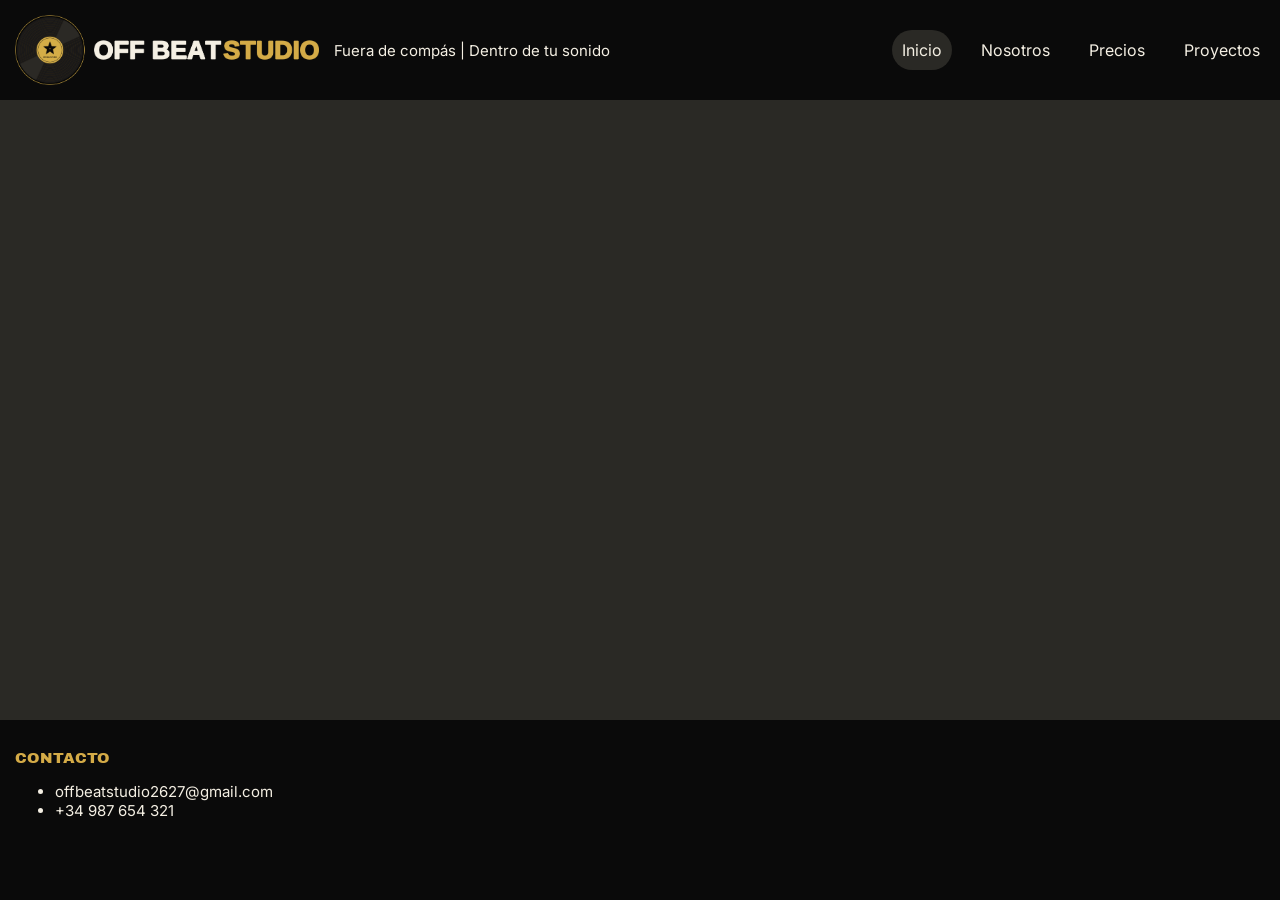
==== index.html @ 649415d4 "Add files via upload" ====
<!DOCTYPE html>

<head>
    <meta charset="UTF-8">
    <title>Off Beat Studio</title>
    <link rel="stylesheet" href="style.css">
    <link rel="icon" href="Images/Logo.png">
</head>

<body>
    <header>
        <img src="Images/Horizontal.png" alt="Imagen no disponible" class="logo">
        <p class="eslogan">Fuera de compás | Dentro de tu sonido</p>
        <nav>
            <a href="index.html" id="menu">Inicio</a>
            <a href="nosotros.html">Nosotros</a>
            <a href="precios.html">Precios</a>
            <a href="proyectos.html">Proyectos</a>
        </nav>
    </header>
    <section>
        
    </section>
    <footer>
        <p class="G">CONTACTO</p>
        <ul>
            <li>offbeatstudio2627@gmail.com</li>
            <li>+34 987 654 321</li>
        </ul>
    </footer>
</body>
---- style.css ----
@import url('https://fonts.googleapis.com/css2?family=Archivo+Black&display=swap');
@import url('https://fonts.googleapis.com/css2?family=Inter:wght@100..900&display=swap');

body{
    background-color: #2a2925;
    margin: 0px;
    min-height: 100vh;
    display: flex;
    flex-direction: column;
}

.logo{
    height: 70px;
    padding: 15px;
}

.eslogan{
    font-family: 'Inter', sans-serif;
    font-size: 15px;
    color: #f4efe3;
}

header{
    align-items: center;
    background-color: #0A0A0A;
    display: flex;
}

header nav{
    margin-left: auto;
    margin-right: 10px;
}

nav a{
    font-family: 'Inter', sans-serif;
    color: #f4efe3;
    text-decoration: none;
    margin-left: 15px;
    padding: 10px;
}

#menu{
    border-radius: 20px;
    background-color: #2a2925;
}

section{
    padding: 10px;
    color: #f4efe3;
}

h1{
    font-family: 'Archivo Black', sans-serif;
    font-size: 30px;
    text-align: left;
}

p{
    font-family: 'Inter', sans-serif;
    font-size: 15px;
    text-align: justify;
}

li{
    font-family: 'Inter', sans-serif;
    font-size: 15px;
}

.G{
    color: #D4AB47;
    font-family: 'Archivo Black', sans-serif;
}

footer{
    margin-top: auto;
    padding: 15px;
    background-color: #0A0A0A;
    color: #f4efe3;
    height: 150px;
}
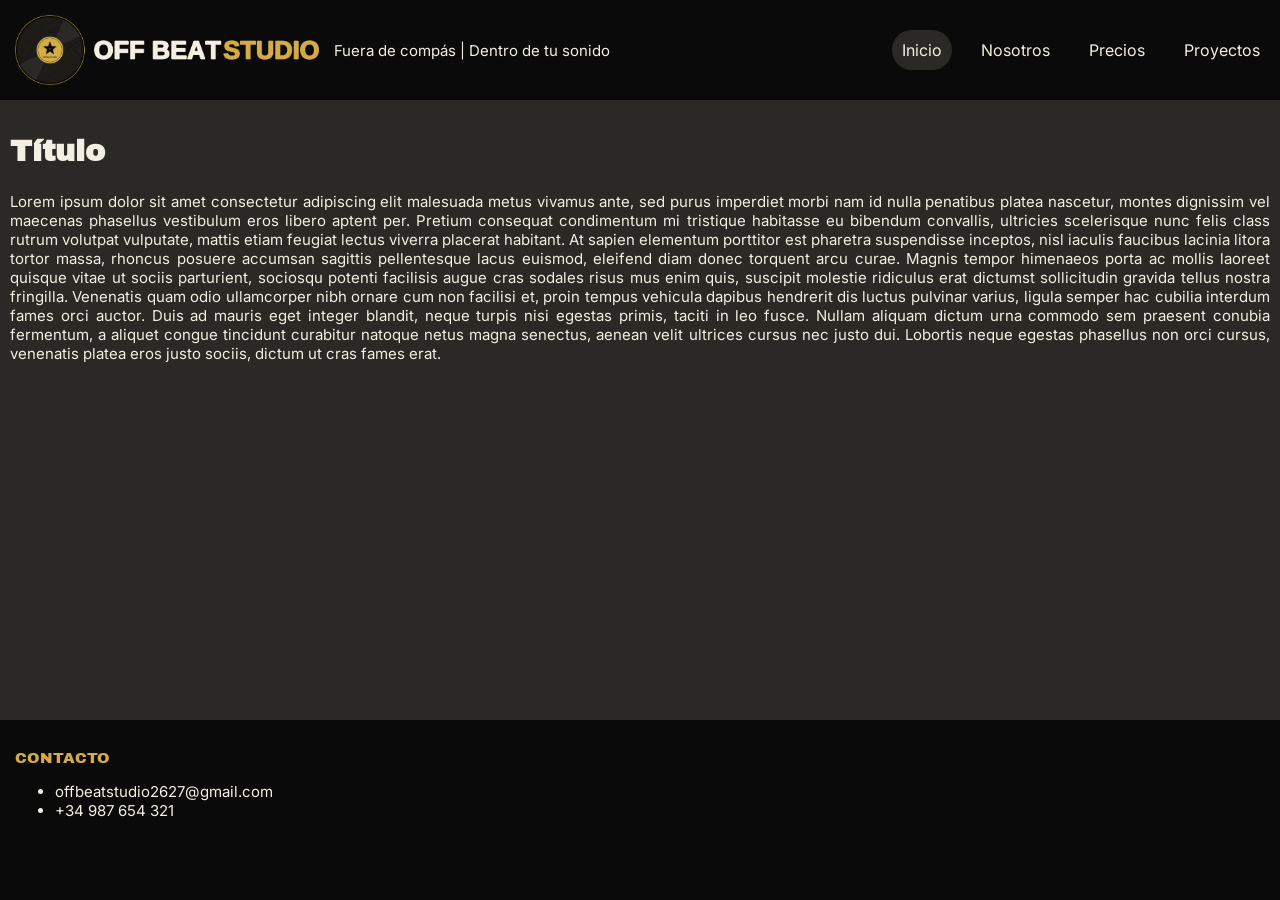
==== commit f3c93ff3: "index.html" ====
--- a/index.html
+++ b/index.html
@@ -19,7 +19,10 @@
         </nav>
     </header>
     <section>
-        
+        <div>
+            <h1>Título</h1>
+            <p>Lorem ipsum dolor sit amet consectetur adipiscing elit malesuada metus vivamus ante, sed purus imperdiet morbi nam id nulla penatibus platea nascetur, montes dignissim vel maecenas phasellus vestibulum eros libero aptent per. Pretium consequat condimentum mi tristique habitasse eu bibendum convallis, ultricies scelerisque nunc felis class rutrum volutpat vulputate, mattis etiam feugiat lectus viverra placerat habitant. At sapien elementum porttitor est pharetra suspendisse inceptos, nisl iaculis faucibus lacinia litora tortor massa, rhoncus posuere accumsan sagittis pellentesque lacus euismod, eleifend diam donec torquent arcu curae. Magnis tempor himenaeos porta ac mollis laoreet quisque vitae ut sociis parturient, sociosqu potenti facilisis augue cras sodales risus mus enim quis, suscipit molestie ridiculus erat dictumst sollicitudin gravida tellus nostra fringilla. Venenatis quam odio ullamcorper nibh ornare cum non facilisi et, proin tempus vehicula dapibus hendrerit dis luctus pulvinar varius, ligula semper hac cubilia interdum fames orci auctor. Duis ad mauris eget integer blandit, neque turpis nisi egestas primis, taciti in leo fusce. Nullam aliquam dictum urna commodo sem praesent conubia fermentum, a aliquet congue tincidunt curabitur natoque netus magna senectus, aenean velit ultrices cursus nec justo dui. Lobortis neque egestas phasellus non orci cursus, venenatis platea eros justo sociis, dictum ut cras fames erat.</p>
+        </div>
     </section>
     <footer>
         <p class="G">CONTACTO</p>
@@ -28,4 +31,4 @@
             <li>+34 987 654 321</li>
         </ul>
     </footer>
-</body>+</body>
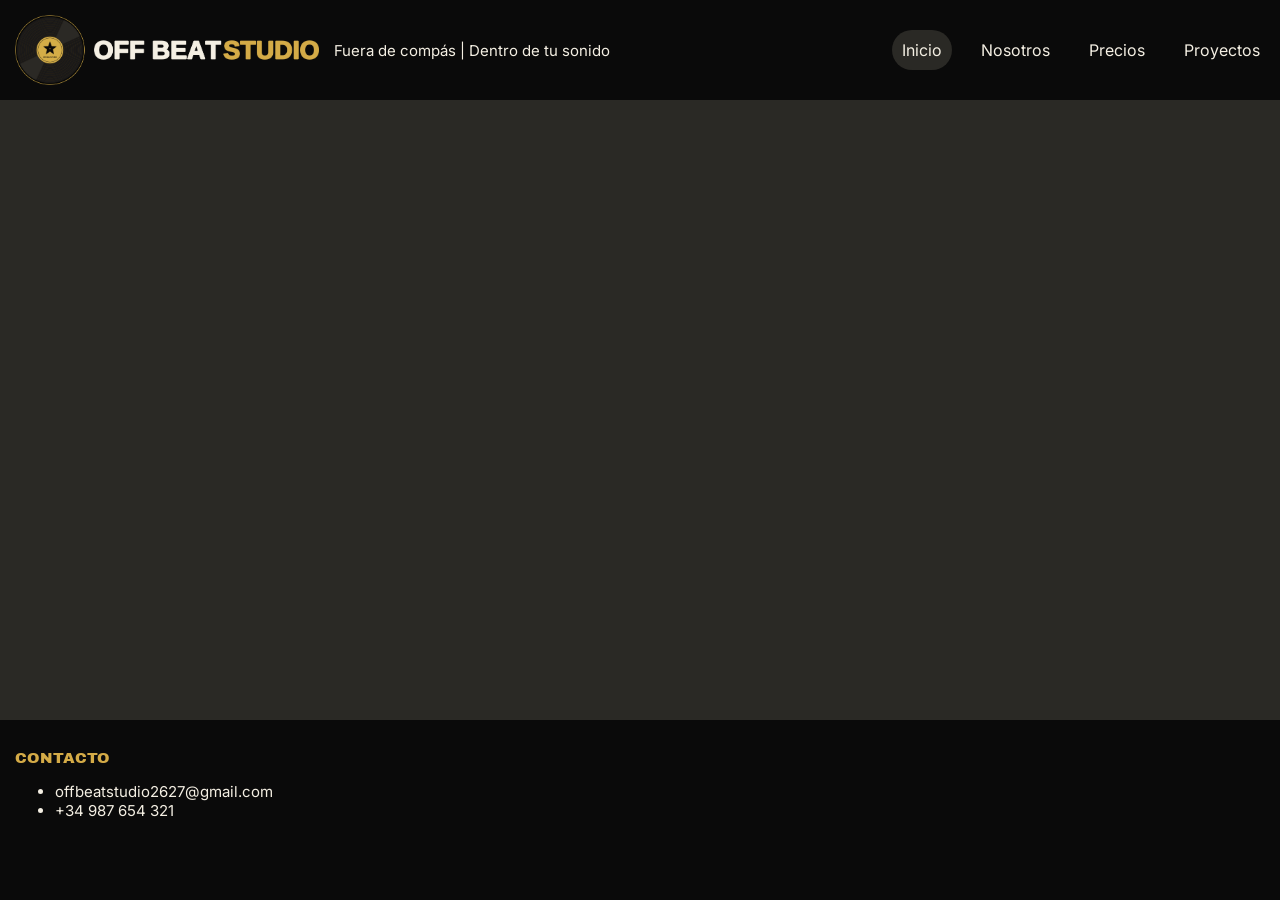
==== commit 4ca069ee: "index.html" ====
--- a/index.html
+++ b/index.html
@@ -19,10 +19,7 @@
         </nav>
     </header>
     <section>
-        <div>
-            <h1>Título</h1>
-            <p>Lorem ipsum dolor sit amet consectetur adipiscing elit malesuada metus vivamus ante, sed purus imperdiet morbi nam id nulla penatibus platea nascetur, montes dignissim vel maecenas phasellus vestibulum eros libero aptent per. Pretium consequat condimentum mi tristique habitasse eu bibendum convallis, ultricies scelerisque nunc felis class rutrum volutpat vulputate, mattis etiam feugiat lectus viverra placerat habitant. At sapien elementum porttitor est pharetra suspendisse inceptos, nisl iaculis faucibus lacinia litora tortor massa, rhoncus posuere accumsan sagittis pellentesque lacus euismod, eleifend diam donec torquent arcu curae. Magnis tempor himenaeos porta ac mollis laoreet quisque vitae ut sociis parturient, sociosqu potenti facilisis augue cras sodales risus mus enim quis, suscipit molestie ridiculus erat dictumst sollicitudin gravida tellus nostra fringilla. Venenatis quam odio ullamcorper nibh ornare cum non facilisi et, proin tempus vehicula dapibus hendrerit dis luctus pulvinar varius, ligula semper hac cubilia interdum fames orci auctor. Duis ad mauris eget integer blandit, neque turpis nisi egestas primis, taciti in leo fusce. Nullam aliquam dictum urna commodo sem praesent conubia fermentum, a aliquet congue tincidunt curabitur natoque netus magna senectus, aenean velit ultrices cursus nec justo dui. Lobortis neque egestas phasellus non orci cursus, venenatis platea eros justo sociis, dictum ut cras fames erat.</p>
-        </div>
+        
     </section>
     <footer>
         <p class="G">CONTACTO</p>
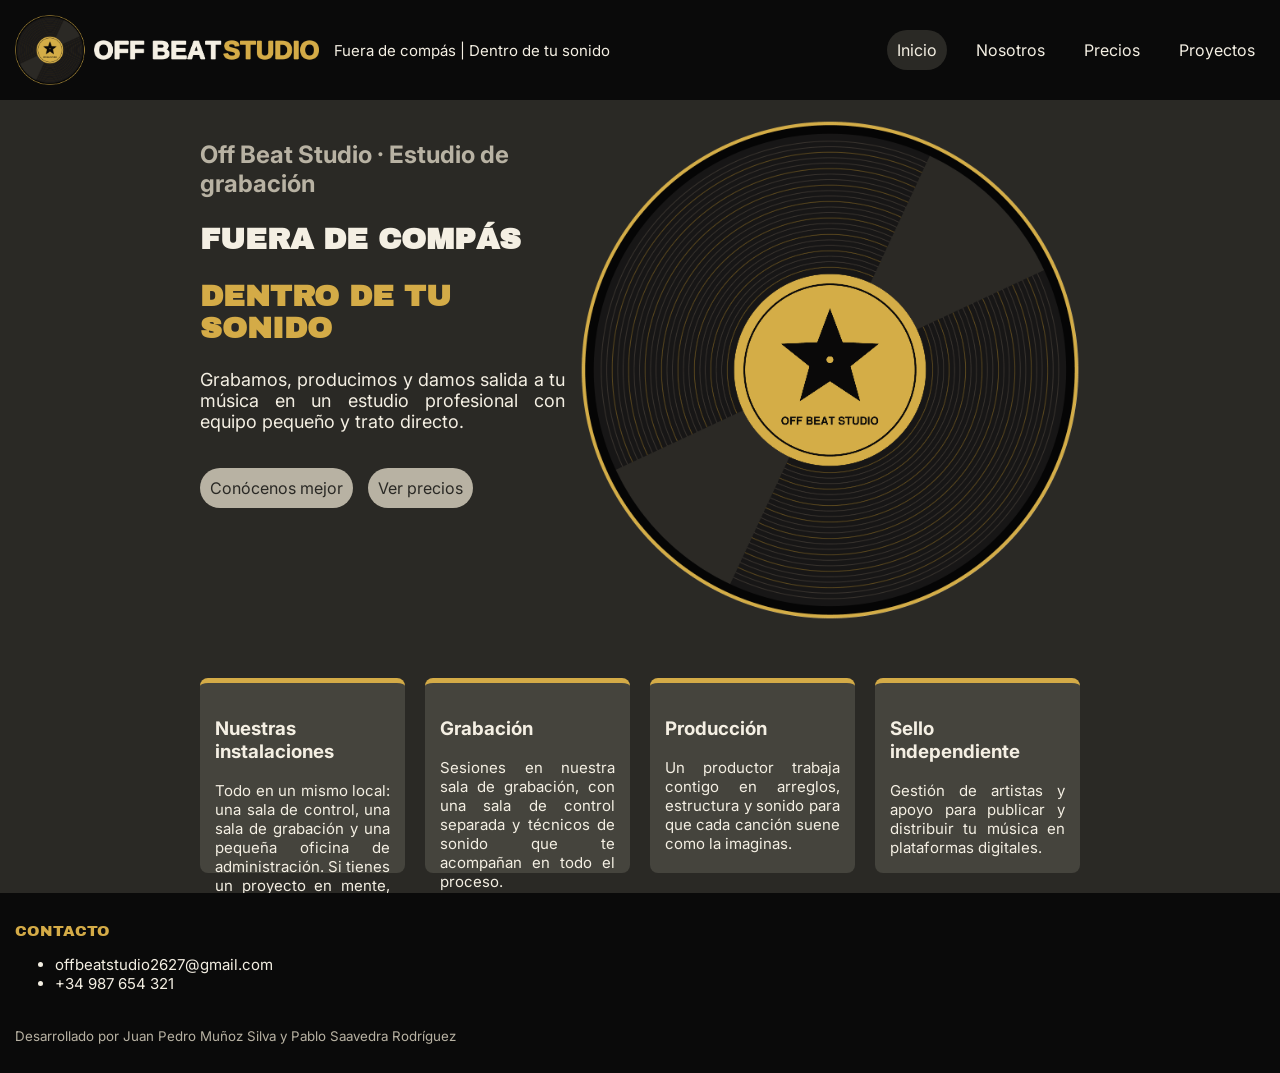
==== commit e082b1d6: "index.html" ====
--- a/index.html
+++ b/index.html
@@ -18,14 +18,44 @@
             <a href="proyectos.html">Proyectos</a>
         </nav>
     </header>
-    <section>
-        
+    <section class="inicio">
+        <div class="inicio">
+            <h2>Off Beat Studio · Estudio de grabación</h2>
+            <h1>FUERA DE COMPÁS</h1>
+            <h1 class="G">DENTRO DE TU SONIDO</h1>    
+            <p class="inicio">Grabamos, producimos y damos salida a tu música en un estudio profesional con equipo pequeño y trato directo.</p>
+            <br>
+            <a href="nosotros.html">Conócenos mejor</a>
+            <a href="precios.html">Ver precios</a>
+        </div>
+        <img src="Images/Logo.png" alt="Imagen no disponible" class="inicio">
+    </section>
+    <br>
+    <section class="tarjetas">
+        <article>
+            <h3>Nuestras instalaciones</h3>
+            <p>Todo en un mismo local: una sala de control, una sala de grabación y una pequeña oficina de administración. Si tienes un proyecto en mente, escríbenos o pásate por el estudio.</p>
+        </article>
+        <article>
+            <h3>Grabación</h3>
+            <p>Sesiones en nuestra sala de grabación, con una sala de control separada y técnicos de sonido que te acompañan en todo el proceso.</p>
+        </article>
+        <article>
+            <h3>Producción</h3>
+            <p>Un productor trabaja contigo en arreglos, estructura y sonido para que cada canción suene como la imaginas.</p>
+        </article>
+        <article>
+            <h3>Sello independiente</h3>
+            <p>Gestión de artistas y apoyo para publicar y distribuir tu música en plataformas digitales.</p>
+        </article>
     </section>
     <footer>
         <p class="G">CONTACTO</p>
         <ul>
-            <li>offbeatstudio2627@gmail.com</li>
-            <li>+34 987 654 321</li>
+            <li><a href="mailto:offbeatstudio2627@gmail.com">offbeatstudio2627@gmail.com</a></li>
+            <li><a href="tel:+34987654321">+34 987 654 321</a></li>
         </ul>
+        <br>
+        <small>Desarrollado por Juan Pedro Muñoz Silva y Pablo Saavedra Rodríguez</small>
     </footer>
 </body>
--- a/style.css
+++ b/style.css
@@ -28,7 +28,7 @@
 
 header nav{
     margin-left: auto;
-    margin-right: 10px;
+    margin-right: 15px;
 }
 
 nav a{
@@ -39,15 +39,30 @@
     padding: 10px;
 }
 
+nav a:hover{
+    font-family: 'Inter', sans-serif;
+    color: #f4efe3;
+    text-decoration: none;
+    margin-left: 15px;
+    padding: 10px;
+    border-radius: 20px;
+    background-color: #2a2925;
+}
+    
 #menu{
     border-radius: 20px;
     background-color: #2a2925;
 }
 
+section.inicio{
+    color: #f4efe3;
+    display: flex;
+}
+
 section{
-    padding: 10px;
+    padding: 20px 200px 20px 200px;
     color: #f4efe3;
-}
+}       
 
 h1{
     font-family: 'Archivo Black', sans-serif;
@@ -61,6 +76,34 @@
     text-align: justify;
 }
 
+p.inicio{
+    font-family: 'Inter', sans-serif;
+    font-size: 18px;
+    text-align: justify;
+}
+
+img.inicio{
+    float: left;
+    height: 500px;
+    margin-left: auto;
+    padding: 0px 0px 0px 15px;
+}
+
+div.inicio{
+    float: left;
+}
+
+div.inicio a{
+    font-family: 'Inter', sans-serif;
+    color: #2a2925;
+    text-decoration: none;
+    border-radius: 20px;
+    padding: 10px;
+    background-color: #B8B2A3;
+    float: left;
+    margin-right: 15px;
+}
+
 li{
     font-family: 'Inter', sans-serif;
     font-size: 15px;
@@ -71,10 +114,49 @@
     font-family: 'Archivo Black', sans-serif;
 }
 
+h2{
+    color: #B8B2A3;
+    text-align: left;
+    font-family: 'Inter', sans-serif;
+}
+
+h3{
+    color: #f4efe3;
+    text-align: left;
+    font-family: 'Inter', sans-serif;
+    font-weight: bold;
+}
+
 footer{
     margin-top: auto;
     padding: 15px;
     background-color: #0A0A0A;
     color: #f4efe3;
     height: 150px;
-}+}
+
+footer a{
+    font-family: 'Inter', sans-serif;
+    color: #f4efe3;
+    text-decoration: none;
+}
+
+small{
+    color: #B8B2A3;
+    font-family: 'Inter', sans-serif;   
+}
+
+article{
+    background: #45443d;
+    border-top: 5px solid #D4AB47;
+    border-radius: 8px;
+    padding: 15px;
+    width: 300px;
+    height: 160px;
+}
+
+section.tarjetas{
+    display: flex;
+    justify-content: center;
+    gap: 20px;
+}
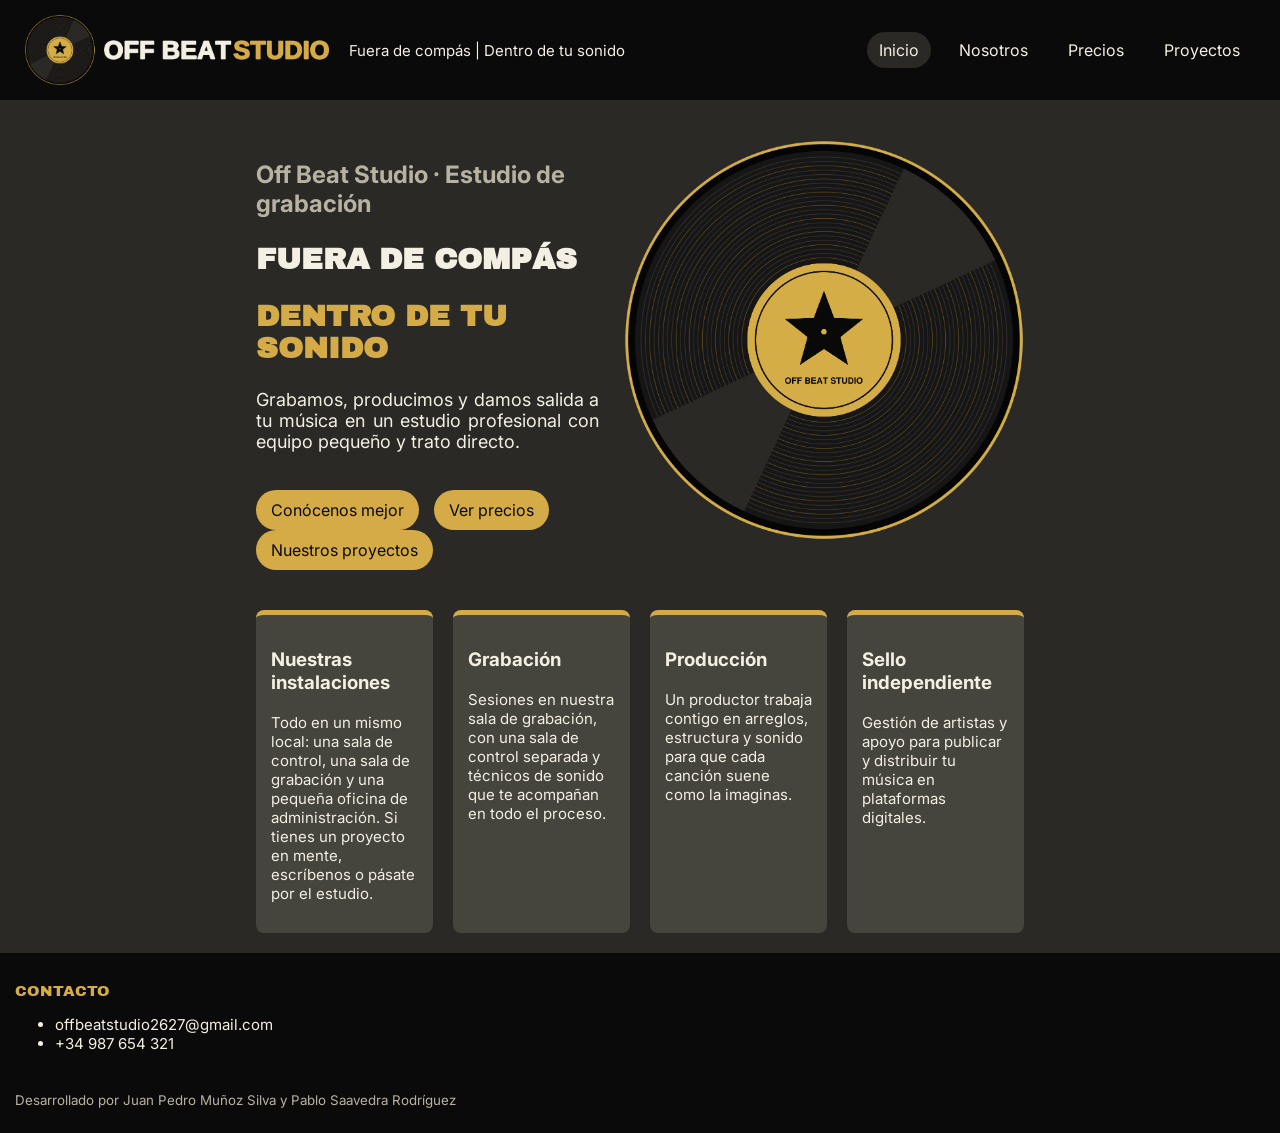
==== commit 98484752: "Update index.html" ====
--- a/index.html
+++ b/index.html
@@ -9,7 +9,7 @@
 
 <body>
     <header>
-        <img src="Images/Horizontal.png" alt="Imagen no disponible" class="logo">
+        <a href="index.html"><img src="Images/Horizontal.png" alt="Imagen no disponible" class="logo"></a>
         <p class="eslogan">Fuera de compás | Dentro de tu sonido</p>
         <nav>
             <a href="index.html" id="menu">Inicio</a>
@@ -27,10 +27,10 @@
             <br>
             <a href="nosotros.html">Conócenos mejor</a>
             <a href="precios.html">Ver precios</a>
+            <a href="proyectos.html">Nuestros proyectos</a>
         </div>
         <img src="Images/Logo.png" alt="Imagen no disponible" class="inicio">
     </section>
-    <br>
     <section class="tarjetas">
         <article>
             <h3>Nuestras instalaciones</h3>
--- a/style.css
+++ b/style.css
@@ -1,68 +1,23 @@
+/* =========================================
+   1. IMPORTS Y CONFIGURACIÓN GLOBAL
+   ========================================= */
+   
 @import url('https://fonts.googleapis.com/css2?family=Archivo+Black&display=swap');
 @import url('https://fonts.googleapis.com/css2?family=Inter:wght@100..900&display=swap');
 
 body{
     background-color: #2a2925;
-    margin: 0px;
-    min-height: 100vh;
+    color: #f4efe3;
     display: flex;
     flex-direction: column;
+    font-family: 'Inter', sans-serif;
+    margin: 0;
+    min-height: 100vh;
 }
 
-.logo{
-    height: 70px;
-    padding: 15px;
-}
-
-.eslogan{
-    font-family: 'Inter', sans-serif;
-    font-size: 15px;
-    color: #f4efe3;
-}
-
-header{
-    align-items: center;
-    background-color: #0A0A0A;
-    display: flex;
-}
-
-header nav{
-    margin-left: auto;
-    margin-right: 15px;
-}
-
-nav a{
-    font-family: 'Inter', sans-serif;
-    color: #f4efe3;
-    text-decoration: none;
-    margin-left: 15px;
-    padding: 10px;
-}
-
-nav a:hover{
-    font-family: 'Inter', sans-serif;
-    color: #f4efe3;
-    text-decoration: none;
-    margin-left: 15px;
-    padding: 10px;
-    border-radius: 20px;
-    background-color: #2a2925;
-}
-    
-#menu{
-    border-radius: 20px;
-    background-color: #2a2925;
-}
-
-section.inicio{
-    color: #f4efe3;
-    display: flex;
-}
-
-section{
-    padding: 20px 200px 20px 200px;
-    color: #f4efe3;
-}       
+/* =========================================
+   2. TIPOGRAFÍA
+   ========================================= */
 
 h1{
     font-family: 'Archivo Black', sans-serif;
@@ -70,23 +25,113 @@
     text-align: left;
 }
 
+h2{
+    color: #B8B2A3;
+    text-align: left;
+}
+
+h3{
+    color: #f4efe3;
+    font-weight: bold;
+    text-align: left;
+}
+
 p{
-    font-family: 'Inter', sans-serif;
     font-size: 15px;
     text-align: justify;
 }
 
+li{
+    font-size: 15px;
+}
+
+small{
+    color: #B8B2A3;
+}
+
+.G{
+    color: #D4AB47;
+    font-family: 'Archivo Black', sans-serif;
+}
+
+/* =========================================
+   3. HEADER Y NAVEGACIÓN
+   ========================================= */
+
+header{
+    align-items: center;
+    background-color: #0A0A0A;
+    display: flex;
+    flex-wrap: wrap;
+    justify-content: space-between;
+    padding: 10px 20px;
+    margin-bottom: 20px;
+}
+
+header a{
+    align-items: center;
+    display: flex;
+}
+
+.logo{
+    height: 70px;
+    padding: 5px;
+}
+
+.eslogan{
+    flex: auto;
+    font-size: 15px;
+    margin: 10px 15px;
+    text-align: left;
+}
+
+header nav{
+    display: flex;
+    flex-wrap: wrap;
+    justify-content: center;
+    margin-left: auto;
+    margin-right: 0;
+}
+
+nav a{
+    color: #f4efe3;
+    margin: 5px 8px;
+    padding: 8px 12px;
+    text-decoration: none;
+}
+
+nav a:hover{
+    background-color: #2a2925;
+    border-radius: 20px;
+}
+
+#menu{
+    background-color: #2a2925;
+    border-radius: 20px;
+}
+
+/* =========================================
+   4. SECCIONES GENERALES E INICIO
+   ========================================= */
+
+section{
+    padding: 20px 20%;
+}
+
+section.inicio{
+    display: flex;
+}
+
 p.inicio{
-    font-family: 'Inter', sans-serif;
     font-size: 18px;
     text-align: justify;
 }
 
 img.inicio{
     float: left;
-    height: 500px;
+    height: 400px;
     margin-left: auto;
-    padding: 0px 0px 0px 15px;
+    padding-left: 25px;
 }
 
 div.inicio{
@@ -94,69 +139,50 @@
 }
 
 div.inicio a{
-    font-family: 'Inter', sans-serif;
-    color: #2a2925;
-    text-decoration: none;
-    border-radius: 20px;
-    padding: 10px;
-    background-color: #B8B2A3;
+    background-color: #D4AB47;
+    border-radius: 25px;
+    color: #0A0A0A;
     float: left;
     margin-right: 15px;
-}
-
-li{
-    font-family: 'Inter', sans-serif;
-    font-size: 15px;
-}
-
-.G{
-    color: #D4AB47;
-    font-family: 'Archivo Black', sans-serif;
-}
-
-h2{
-    color: #B8B2A3;
-    text-align: left;
-    font-family: 'Inter', sans-serif;
-}
-
-h3{
-    color: #f4efe3;
-    text-align: left;
-    font-family: 'Inter', sans-serif;
-    font-weight: bold;
-}
-
-footer{
-    margin-top: auto;
-    padding: 15px;
-    background-color: #0A0A0A;
-    color: #f4efe3;
-    height: 150px;
-}
-
-footer a{
-    font-family: 'Inter', sans-serif;
-    color: #f4efe3;
+    padding: 10px 15px;
     text-decoration: none;
 }
 
-small{
-    color: #B8B2A3;
-    font-family: 'Inter', sans-serif;   
+/* =========================================
+   5. SECCIÓN TARJETAS
+   ========================================= */
+
+section.tarjetas{
+    display: flex;
+    gap: 20px;
+    justify-content: center;
 }
 
 article{
     background: #45443d;
+    border-radius: 8px;
     border-top: 5px solid #D4AB47;
-    border-radius: 8px;
+    height: auto;
     padding: 15px;
     width: 300px;
-    height: 160px;
 }
 
-section.tarjetas{
-    display: flex;
-    justify-content: center;
-    gap: 20px;
+section.tarjetas p{
+    text-align: left;
 }
+
+/* =========================================
+   6. FOOTER
+   ========================================= */
+
+footer{
+    background-color: #0A0A0A;
+    height: 150px;
+    margin-top: auto;
+    padding: 15px;
+}
+
+footer a{
+    color: #f4efe3;
+    text-decoration: none;
+}
